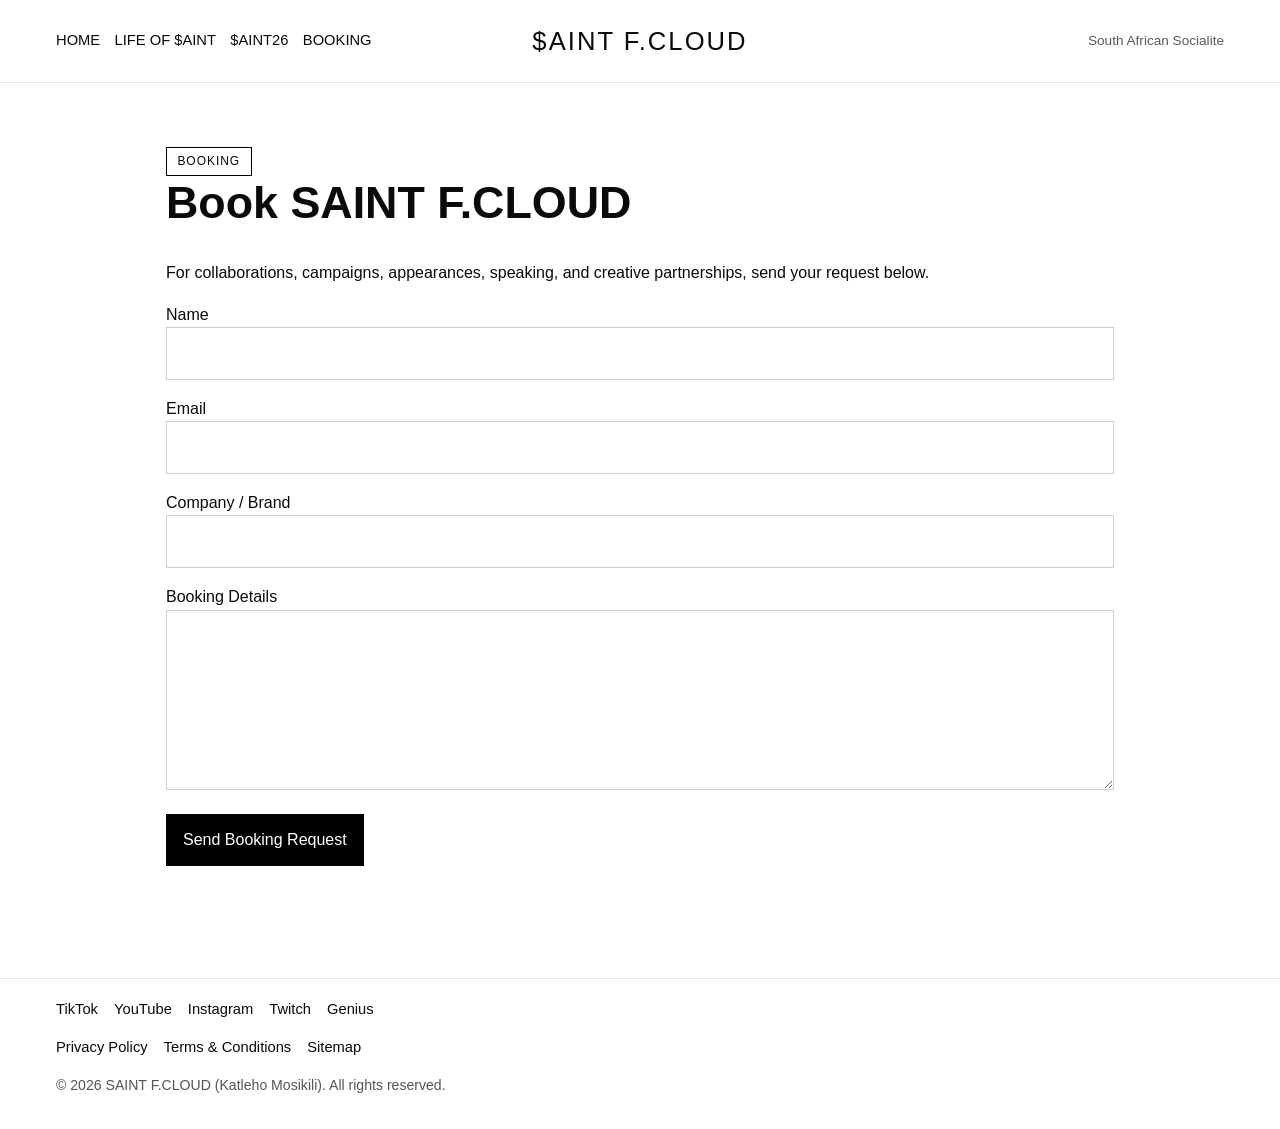
==== booking/index.html @ 0e6eb756 "Build minimal multi-page SAINT F.CLOUD portfolio site" ====
<!DOCTYPE html>
<html lang="en">
<head>
  <meta charset="UTF-8" />
  <meta name="viewport" content="width=device-width, initial-scale=1.0" />
  <title>Booking | SAINT F.CLOUD</title>
  <meta name="description" content="Booking and contact page for SAINT F.CLOUD." />
  <link rel="icon" type="image/svg+xml" href="../Assets/favicon%20(1).svg" />
  <link rel="stylesheet" href="../styles/style.css" />
</head>
<body>
<header class="site-header"><div class="header-inner"><nav class="main-nav" aria-label="Primary"><ul><li><a data-nav href="/">HOME</a></li><li><a data-nav href="/life-of-saint/">LIFE OF $AINT</a></li><li><a data-nav href="/saint26/">$AINT26</a></li><li><a data-nav href="/booking/">BOOKING</a></li></ul></nav><a class="brand" href="/">$AINT F.CLOUD</a><div class="header-right">South African Socialite</div></div></header>
<main class="section">
  <span class="tag">Booking</span>
  <h1>Book SAINT F.CLOUD</h1>
  <p>For collaborations, campaigns, appearances, speaking, and creative partnerships, send your request below.</p>
  <form action="mailto:bookings@saintfcloud.com" method="post" enctype="text/plain">
    <p><label for="name">Name</label><input id="name" name="name" required /></p>
    <p><label for="email">Email</label><input id="email" type="email" name="email" required /></p>
    <p><label for="company">Company / Brand</label><input id="company" name="company" /></p>
    <p><label for="details">Booking Details</label><textarea id="details" name="details" rows="6" required></textarea></p>
    <button type="submit">Send Booking Request</button>
  </form>
</main>
<footer class="site-footer"><div class="footer-inner"><div class="social-links"><a href="https://www.tiktok.com/@saintfcloud" target="_blank" rel="noopener">TikTok</a><a href="https://www.youtube.com/@saintfcloud" target="_blank" rel="noopener">YouTube</a><a href="https://www.instagram.com/saintfcloud/" target="_blank" rel="noopener">Instagram</a><a href="https://www.twitch.tv/saintfcloud" target="_blank" rel="noopener">Twitch</a><a href="https://genius.com/artists/Katleho-aint-fcloud-mosikili" target="_blank" rel="noopener">Genius</a></div><div class="footer-links"><a href="/privacy-policy/">Privacy Policy</a><a href="/terms-and-conditions/">Terms &amp; Conditions</a><a href="/sitemap/">Sitemap</a></div><div class="small">© 2026 SAINT F.CLOUD (Katleho Mosikili). All rights reserved.</div></div></footer>
<script src="../scripts/main.js"></script>
</body>
</html>
---- styles/style.css ----
:root {
  --bg: #ffffff;
  --text: #0a0a0a;
  --red: #bf1111;
  --black: #000000;
  --muted: #f4f4f4;
}

* { box-sizing: border-box; }

body {
  margin: 0;
  font-family: "Tallow Regular", "Helvetica Neue", Arial, sans-serif;
  color: var(--text);
  background: var(--bg);
  line-height: 1.6;
}

a { color: inherit; text-decoration: none; }

.site-header {
  position: sticky;
  top: 0;
  z-index: 1000;
  background: rgba(255,255,255,0.95);
  backdrop-filter: blur(6px);
  border-bottom: 1px solid #e8e8e8;
}

.header-inner {
  max-width: 1200px;
  margin: 0 auto;
  min-height: 82px;
  padding: 0 1rem;
  display: grid;
  grid-template-columns: 1fr auto 1fr;
  align-items: center;
  position: relative;
}

.main-nav {
  justify-self: start;
}

.main-nav ul {
  list-style: none;
  padding: 0;
  margin: 0;
  display: flex;
  gap: 0.9rem;
  font-size: 0.92rem;
}

.main-nav a {
  border-bottom: 2px solid transparent;
  padding-bottom: 4px;
}

.main-nav a:hover,
.main-nav a:focus-visible,
.main-nav a.active {
  border-bottom-color: var(--red);
}

.brand {
  justify-self: center;
  font-family: "Horizon", "Impact", "Arial Black", sans-serif;
  font-size: clamp(1.25rem, 2vw, 1.8rem);
  letter-spacing: 0.08em;
  text-transform: uppercase;
  text-align: center;
}

.header-right {
  justify-self: end;
  font-size: 0.85rem;
  color: #5a5a5a;
}

.hero {
  min-height: calc(100vh - 82px);
  background: #111;
  overflow: hidden;
}

.hero img {
  width: 100%;
  height: calc(100vh - 82px);
  object-fit: cover;
  object-position: center;
  display: block;
}

.section {
  max-width: 980px;
  margin: 0 auto;
  padding: 4rem 1rem;
}

.section h1,
.section h2 {
  font-family: "Horizon", "Impact", sans-serif;
  line-height: 1.2;
  margin-top: 0;
}

.section h1 { font-size: clamp(1.7rem, 4vw, 2.8rem); }
.section h2 { font-size: clamp(1.3rem, 3vw, 2rem); }

.tag {
  display: inline-block;
  padding: 0.25rem 0.65rem;
  border: 1px solid var(--black);
  font-size: 0.75rem;
  letter-spacing: 0.08em;
  text-transform: uppercase;
}

.newsletter {
  background: var(--muted);
}

.newsletter form {
  display: grid;
  grid-template-columns: 1fr auto;
  gap: 0.65rem;
  max-width: 620px;
}

input, textarea {
  width: 100%;
  padding: 0.78rem 0.9rem;
  border: 1px solid #cfcfcf;
  background: #fff;
  color: var(--text);
  font: inherit;
}

button,
.btn {
  display: inline-block;
  background: var(--black);
  color: #fff;
  border: 1px solid var(--black);
  padding: 0.78rem 1rem;
  cursor: pointer;
  font: inherit;
}

button:hover,
.btn:hover { background: var(--red); border-color: var(--red); }

.grid {
  display: grid;
  grid-template-columns: repeat(auto-fit, minmax(250px, 1fr));
  gap: 1rem;
}

.card {
  border: 1px solid #ddd;
  padding: 1rem;
  background: #fff;
}

.card img {
  width: 100%;
  aspect-ratio: 3/4;
  object-fit: cover;
}

.site-footer {
  border-top: 1px solid #e8e8e8;
  margin-top: 3rem;
}

.footer-inner {
  max-width: 1200px;
  margin: 0 auto;
  padding: 1.2rem 1rem 2rem;
  display: grid;
  gap: 0.9rem;
}

.footer-links,
.social-links {
  display: flex;
  flex-wrap: wrap;
  gap: 0.8rem 1rem;
  font-size: 0.92rem;
}

.small { font-size: 0.88rem; color: #555; }

.form-status { font-size: 0.9rem; margin-top: 0.7rem; }
.form-status.success { color: #0f7d2f; }
.form-status.error { color: #b10000; }

@media (max-width: 920px) {
  .header-inner {
    grid-template-columns: 1fr;
    gap: 0.6rem;
    padding: 0.7rem 1rem;
  }
  .main-nav, .brand, .header-right { justify-self: start; }
  .brand { order: -1; }
  .hero,
  .hero img { min-height: 60vh; height: 60vh; }
  .newsletter form { grid-template-columns: 1fr; }
}

.sr-only {
  position: absolute;
  width: 1px;
  height: 1px;
  padding: 0;
  margin: -1px;
  overflow: hidden;
  clip: rect(0, 0, 0, 0);
  white-space: nowrap;
  border: 0;
}
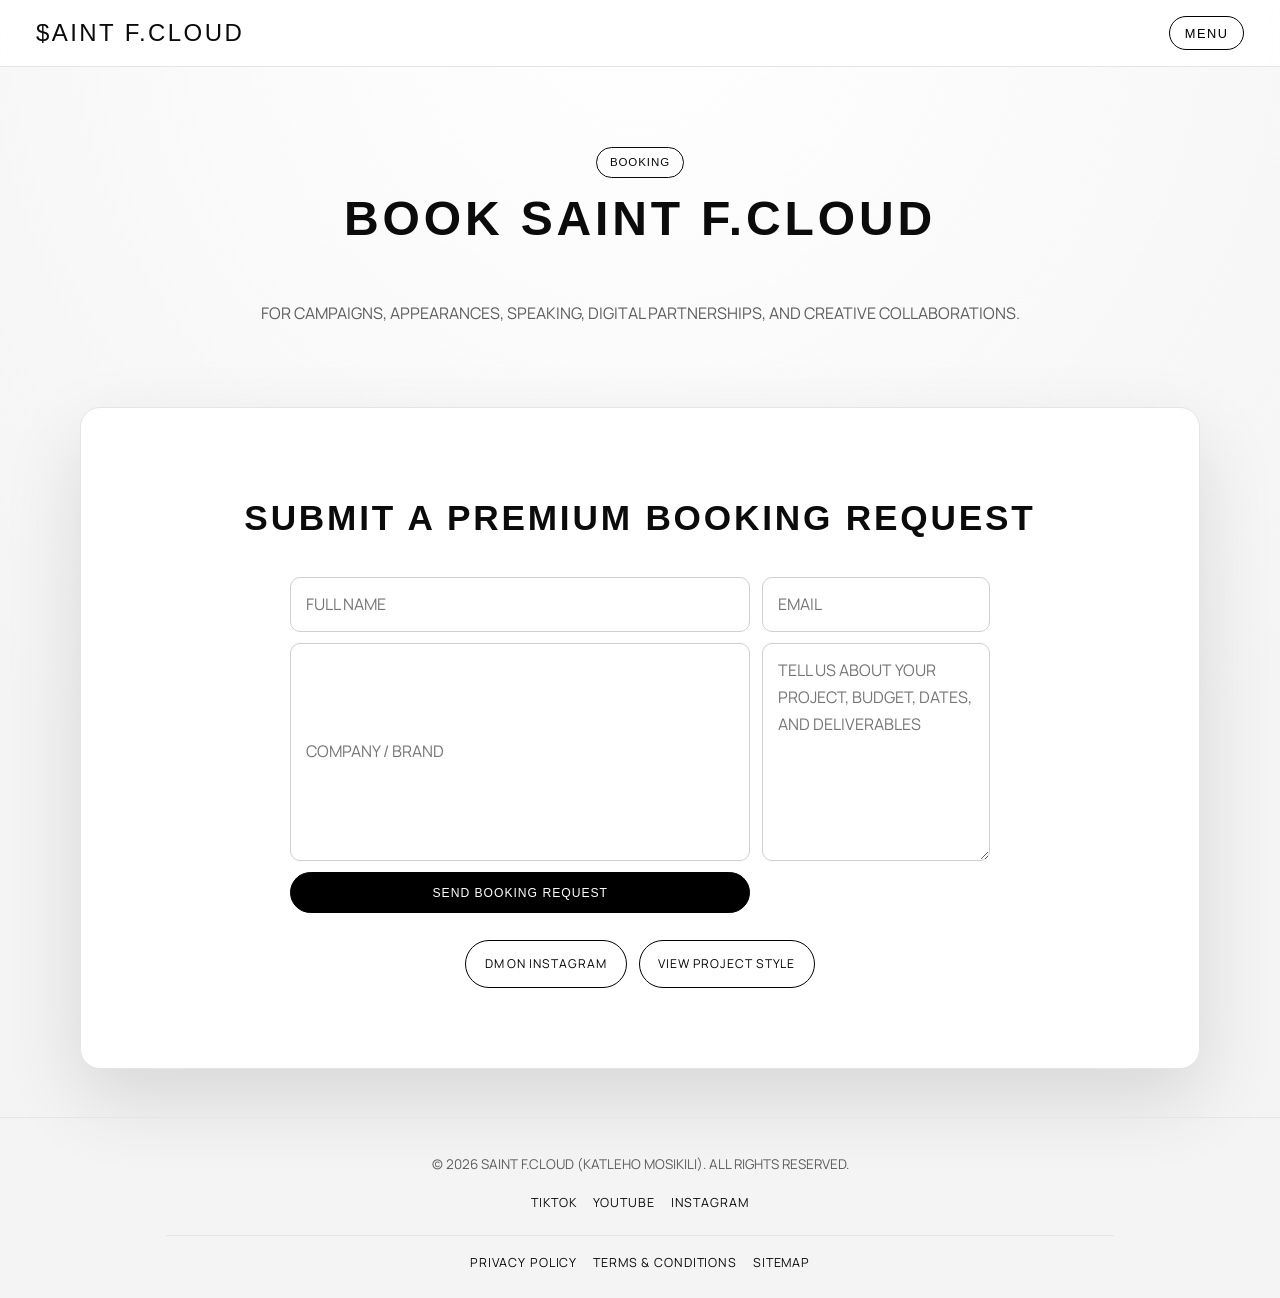
==== commit 3d0ee708: "Redesign site with premium UI, dropdown nav, and welcome modal" ====
--- a/booking/index.html
+++ b/booking/index.html
@@ -3,26 +3,35 @@
 <head>
   <meta charset="UTF-8" />
   <meta name="viewport" content="width=device-width, initial-scale=1.0" />
-  <title>Booking | SAINT F.CLOUD</title>
-  <meta name="description" content="Booking and contact page for SAINT F.CLOUD." />
+  <title>BOOKING | SAINT F.CLOUD</title>
+  <meta name="description" content="BOOKING AND CONTACT PAGE FOR SAINT F.CLOUD." />
   <link rel="icon" type="image/svg+xml" href="../Assets/favicon%20(1).svg" />
   <link rel="stylesheet" href="../styles/style.css" />
 </head>
 <body>
-<header class="site-header"><div class="header-inner"><nav class="main-nav" aria-label="Primary"><ul><li><a data-nav href="/">HOME</a></li><li><a data-nav href="/life-of-saint/">LIFE OF $AINT</a></li><li><a data-nav href="/saint26/">$AINT26</a></li><li><a data-nav href="/booking/">BOOKING</a></li></ul></nav><a class="brand" href="/">$AINT F.CLOUD</a><div class="header-right">South African Socialite</div></div></header>
-<main class="section">
-  <span class="tag">Booking</span>
-  <h1>Book SAINT F.CLOUD</h1>
-  <p>For collaborations, campaigns, appearances, speaking, and creative partnerships, send your request below.</p>
-  <form action="mailto:bookings@saintfcloud.com" method="post" enctype="text/plain">
-    <p><label for="name">Name</label><input id="name" name="name" required /></p>
-    <p><label for="email">Email</label><input id="email" type="email" name="email" required /></p>
-    <p><label for="company">Company / Brand</label><input id="company" name="company" /></p>
-    <p><label for="details">Booking Details</label><textarea id="details" name="details" rows="6" required></textarea></p>
-    <button type="submit">Send Booking Request</button>
-  </form>
+<header class="site-header"><div class="header-inner"><a class="brand" href="/" data-route="/">$AINT F.CLOUD</a><button class="menu-toggle" data-menu-toggle aria-expanded="false" aria-controls="menu">MENU</button><nav class="dropdown-nav" id="menu" data-menu hidden aria-label="PRIMARY"><ul><li><a data-nav href="/" data-route="/">HOME</a></li><li><a data-nav href="/life-of-saint/" data-route="/life-of-saint/">LIFE OF $AINT</a></li><li><a data-nav href="/saint26/" data-route="/saint26/">$AINT26</a></li><li><a data-nav href="/booking/" data-route="/booking/">BOOKING</a></li></ul></nav></div></header>
+
+<main>
+  <section class="section">
+    <span class="tag">BOOKING</span>
+    <h1>BOOK SAINT F.CLOUD</h1>
+    <p class="lead">FOR CAMPAIGNS, APPEARANCES, SPEAKING, DIGITAL PARTNERSHIPS, AND CREATIVE COLLABORATIONS.</p>
+  </section>
+
+  <section class="section newsletter">
+    <h2>SUBMIT A PREMIUM BOOKING REQUEST</h2>
+    <form action="mailto:bookings@saintfcloud.com" method="post" enctype="text/plain">
+      <input id="name" name="name" placeholder="FULL NAME" required />
+      <input id="email" type="email" name="email" placeholder="EMAIL" required />
+      <input id="company" name="company" placeholder="COMPANY / BRAND" />
+      <textarea id="details" name="details" rows="7" placeholder="TELL US ABOUT YOUR PROJECT, BUDGET, DATES, AND DELIVERABLES" required></textarea>
+      <button type="submit">SEND BOOKING REQUEST</button>
+    </form>
+    <div class="cta-row"><a class="btn ghost" href="https://www.instagram.com/saintfcloud/" target="_blank" rel="noopener">DM ON INSTAGRAM</a><a class="btn ghost" href="/saint26/" data-route="/saint26/">VIEW PROJECT STYLE</a></div>
+  </section>
 </main>
-<footer class="site-footer"><div class="footer-inner"><div class="social-links"><a href="https://www.tiktok.com/@saintfcloud" target="_blank" rel="noopener">TikTok</a><a href="https://www.youtube.com/@saintfcloud" target="_blank" rel="noopener">YouTube</a><a href="https://www.instagram.com/saintfcloud/" target="_blank" rel="noopener">Instagram</a><a href="https://www.twitch.tv/saintfcloud" target="_blank" rel="noopener">Twitch</a><a href="https://genius.com/artists/Katleho-aint-fcloud-mosikili" target="_blank" rel="noopener">Genius</a></div><div class="footer-links"><a href="/privacy-policy/">Privacy Policy</a><a href="/terms-and-conditions/">Terms &amp; Conditions</a><a href="/sitemap/">Sitemap</a></div><div class="small">© 2026 SAINT F.CLOUD (Katleho Mosikili). All rights reserved.</div></div></footer>
+
+<footer class="site-footer"><div class="footer-inner"><div class="small">© <span id="year">2026</span> SAINT F.CLOUD (KATLEHO MOSIKILI). ALL RIGHTS RESERVED.</div><div class="social-links"><a href="https://www.tiktok.com/@saintfcloud" target="_blank" rel="noopener">TIKTOK</a><a href="https://www.youtube.com/@saintfcloud" target="_blank" rel="noopener">YOUTUBE</a><a href="https://www.instagram.com/saintfcloud/" target="_blank" rel="noopener">INSTAGRAM</a></div><div class="footer-links footer-bottom-links"><a href="/privacy-policy/" data-route="/privacy-policy/">PRIVACY POLICY</a><a href="/terms-and-conditions/" data-route="/terms-and-conditions/">TERMS &amp; CONDITIONS</a><a href="/sitemap/" data-route="/sitemap/">SITEMAP</a></div></div></footer>
 <script src="../scripts/main.js"></script>
 </body>
 </html>
--- a/styles/style.css
+++ b/styles/style.css
@@ -1,20 +1,28 @@
+@import url('https://fonts.googleapis.com/css2?family=Manrope:wght@400;500;700&display=swap');
+
 :root {
-  --bg: #ffffff;
-  --text: #0a0a0a;
+  --bg: #f8f8f8;
+  --panel: #ffffff;
+  --text: #0b0b0b;
+  --muted-text: #5d5d5d;
+  --line: #e5e5e5;
+  --black: #000000;
   --red: #bf1111;
-  --black: #000000;
-  --muted: #f4f4f4;
+  --shadow: 0 30px 80px rgba(0, 0, 0, 0.12);
 }
 
 * { box-sizing: border-box; }
 
 body {
   margin: 0;
-  font-family: "Tallow Regular", "Helvetica Neue", Arial, sans-serif;
+  font-family: 'Manrope', 'Helvetica Neue', Arial, sans-serif;
   color: var(--text);
-  background: var(--bg);
-  line-height: 1.6;
-}
+  background: radial-gradient(circle at top, #fff 0%, #f4f4f4 65%);
+  line-height: 1.7;
+}
+
+body.menu-open,
+body.modal-open { overflow: hidden; }
 
 a { color: inherit; text-decoration: none; }
 
@@ -22,191 +30,290 @@
   position: sticky;
   top: 0;
   z-index: 1000;
-  background: rgba(255,255,255,0.95);
-  backdrop-filter: blur(6px);
-  border-bottom: 1px solid #e8e8e8;
+  backdrop-filter: blur(12px);
+  background: rgba(255, 255, 255, 0.88);
+  border-bottom: 1px solid var(--line);
 }
 
 .header-inner {
-  max-width: 1200px;
+  max-width: 1240px;
   margin: 0 auto;
-  min-height: 82px;
+  min-height: 66px;
   padding: 0 1rem;
-  display: grid;
-  grid-template-columns: 1fr auto 1fr;
+  display: flex;
   align-items: center;
-  position: relative;
-}
-
-.main-nav {
-  justify-self: start;
-}
-
-.main-nav ul {
-  list-style: none;
-  padding: 0;
-  margin: 0;
-  display: flex;
-  gap: 0.9rem;
-  font-size: 0.92rem;
-}
-
-.main-nav a {
-  border-bottom: 2px solid transparent;
-  padding-bottom: 4px;
-}
-
-.main-nav a:hover,
-.main-nav a:focus-visible,
-.main-nav a.active {
-  border-bottom-color: var(--red);
+  justify-content: space-between;
+  gap: 1rem;
 }
 
 .brand {
-  justify-self: center;
-  font-family: "Horizon", "Impact", "Arial Black", sans-serif;
-  font-size: clamp(1.25rem, 2vw, 1.8rem);
-  letter-spacing: 0.08em;
-  text-transform: uppercase;
-  text-align: center;
-}
-
-.header-right {
-  justify-self: end;
-  font-size: 0.85rem;
-  color: #5a5a5a;
+  font-family: 'Tallow Regular', 'Horizon', 'Impact', sans-serif;
+  letter-spacing: 0.1em;
+  text-transform: uppercase;
+  font-size: clamp(1rem, 2vw, 1.5rem);
+}
+
+.menu-toggle {
+  border: 1px solid var(--black);
+  background: #fff;
+  color: var(--black);
+  padding: 0.55rem 0.9rem;
+  font-size: 0.8rem;
+  letter-spacing: 0.12em;
+  text-transform: uppercase;
+}
+
+.dropdown-nav {
+  position: fixed;
+  top: 66px;
+  right: 1rem;
+  background: rgba(255, 255, 255, 0.97);
+  border: 1px solid var(--line);
+  border-radius: 16px;
+  min-width: 260px;
+  padding: 0.6rem;
+  box-shadow: var(--shadow);
+}
+
+.dropdown-nav ul { list-style: none; margin: 0; padding: 0; }
+
+.dropdown-nav a {
+  display: block;
+  text-align: center;
+  padding: 0.8rem;
+  border-radius: 12px;
+  font-size: 0.88rem;
+  letter-spacing: 0.09em;
+  text-transform: uppercase;
+}
+
+.dropdown-nav a:hover,
+.dropdown-nav a:focus-visible,
+.dropdown-nav a.active {
+  background: #111;
+  color: #fff;
 }
 
 .hero {
-  min-height: calc(100vh - 82px);
-  background: #111;
+  min-height: calc(100vh - 66px);
+  display: grid;
+  place-items: center;
+  padding: 1rem;
+  background: linear-gradient(140deg, #0b0b0b 0%, #2e2e2e 45%, #0f0f0f 100%);
+}
+
+.hero-frame {
+  width: min(100%, 1280px);
+  height: calc(100vh - 98px);
+  border-radius: 24px;
   overflow: hidden;
+  border: 1px solid rgba(255, 255, 255, 0.14);
+  box-shadow: 0 45px 80px rgba(0, 0, 0, 0.45);
+  display: grid;
+  place-items: center;
+  background: #000;
 }
 
 .hero img {
   width: 100%;
-  height: calc(100vh - 82px);
+  height: 100%;
+  object-fit: contain;
+  object-position: center;
+}
+
+.section {
+  max-width: 1120px;
+  margin: 0 auto;
+  padding: 5rem 1rem;
+  text-align: center;
+}
+
+.section h1,
+.section h2,
+.section h3,
+.tag,
+.cta-title {
+  font-family: 'Tallow Regular', 'Horizon', 'Impact', sans-serif;
+  letter-spacing: 0.08em;
+  text-transform: uppercase;
+  margin-top: 0;
+}
+
+.section h1 { font-size: clamp(1.9rem, 4vw, 3rem); }
+.section h2 { font-size: clamp(1.35rem, 3vw, 2.2rem); }
+
+.tag {
+  display: inline-block;
+  padding: 0.3rem 0.8rem;
+  font-size: 0.72rem;
+  border: 1px solid var(--text);
+  border-radius: 999px;
+}
+
+.lead {
+  max-width: 760px;
+  margin: 0.5rem auto 0;
+  color: var(--muted-text);
+}
+
+.cta-row,
+.social-strip {
+  margin-top: 1.7rem;
+  display: flex;
+  flex-wrap: wrap;
+  gap: 0.75rem;
+  justify-content: center;
+}
+
+button,
+.btn {
+  appearance: none;
+  border: 1px solid var(--black);
+  background: var(--black);
+  color: #fff;
+  padding: 0.78rem 1.15rem;
+  letter-spacing: 0.08em;
+  text-transform: uppercase;
+  font-size: 0.76rem;
+  border-radius: 999px;
+  cursor: pointer;
+}
+
+.btn.ghost,
+button.ghost {
+  background: transparent;
+  color: var(--black);
+}
+
+button:hover,
+.btn:hover { background: var(--red); border-color: var(--red); color: #fff; }
+
+.newsletter {
+  background: #fff;
+  border: 1px solid var(--line);
+  border-radius: 20px;
+  box-shadow: var(--shadow);
+}
+
+.newsletter form {
+  margin: 1.5rem auto 0;
+  max-width: 700px;
+  display: grid;
+  gap: 0.7rem;
+  grid-template-columns: 1fr auto;
+}
+
+input,
+textarea {
+  width: 100%;
+  border: 1px solid #cfcfcf;
+  border-radius: 10px;
+  padding: 0.8rem 0.95rem;
+  font: inherit;
+}
+
+.grid {
+  margin-top: 2rem;
+  display: grid;
+  grid-template-columns: repeat(auto-fit, minmax(250px, 1fr));
+  gap: 1rem;
+}
+
+.card {
+  background: var(--panel);
+  border: 1px solid var(--line);
+  border-radius: 18px;
+  padding: 1.1rem;
+  box-shadow: 0 16px 34px rgba(0, 0, 0, 0.06);
+  text-align: center;
+}
+
+.card img {
+  width: 100%;
+  aspect-ratio: 4 / 5;
   object-fit: cover;
-  object-position: center;
-  display: block;
-}
-
-.section {
+  border-radius: 12px;
+}
+
+.feature-band {
+  background: #111;
+  color: #fff;
+  border-radius: 18px;
+}
+
+.feature-band .lead { color: #d6d6d6; }
+
+.site-footer {
+  margin-top: 3rem;
+  border-top: 1px solid var(--line);
+  padding-bottom: 1.5rem;
+}
+
+.footer-inner {
   max-width: 980px;
   margin: 0 auto;
-  padding: 4rem 1rem;
-}
-
-.section h1,
-.section h2 {
-  font-family: "Horizon", "Impact", sans-serif;
-  line-height: 1.2;
-  margin-top: 0;
-}
-
-.section h1 { font-size: clamp(1.7rem, 4vw, 2.8rem); }
-.section h2 { font-size: clamp(1.3rem, 3vw, 2rem); }
-
-.tag {
-  display: inline-block;
-  padding: 0.25rem 0.65rem;
-  border: 1px solid var(--black);
-  font-size: 0.75rem;
-  letter-spacing: 0.08em;
-  text-transform: uppercase;
-}
-
-.newsletter {
-  background: var(--muted);
-}
-
-.newsletter form {
-  display: grid;
-  grid-template-columns: 1fr auto;
-  gap: 0.65rem;
-  max-width: 620px;
-}
-
-input, textarea {
-  width: 100%;
-  padding: 0.78rem 0.9rem;
-  border: 1px solid #cfcfcf;
-  background: #fff;
-  color: var(--text);
-  font: inherit;
-}
-
-button,
-.btn {
-  display: inline-block;
-  background: var(--black);
-  color: #fff;
-  border: 1px solid var(--black);
-  padding: 0.78rem 1rem;
-  cursor: pointer;
-  font: inherit;
-}
-
-button:hover,
-.btn:hover { background: var(--red); border-color: var(--red); }
-
-.grid {
-  display: grid;
-  grid-template-columns: repeat(auto-fit, minmax(250px, 1fr));
+  padding: 2.2rem 1rem 0;
+  text-align: center;
+  display: grid;
   gap: 1rem;
 }
 
-.card {
-  border: 1px solid #ddd;
-  padding: 1rem;
-  background: #fff;
-}
-
-.card img {
-  width: 100%;
-  aspect-ratio: 3/4;
-  object-fit: cover;
-}
-
-.site-footer {
-  border-top: 1px solid #e8e8e8;
-  margin-top: 3rem;
-}
-
-.footer-inner {
-  max-width: 1200px;
-  margin: 0 auto;
-  padding: 1.2rem 1rem 2rem;
-  display: grid;
-  gap: 0.9rem;
-}
+.small { color: var(--muted-text); font-size: 0.84rem; }
 
 .footer-links,
 .social-links {
   display: flex;
   flex-wrap: wrap;
-  gap: 0.8rem 1rem;
-  font-size: 0.92rem;
-}
-
-.small { font-size: 0.88rem; color: #555; }
-
-.form-status { font-size: 0.9rem; margin-top: 0.7rem; }
+  justify-content: center;
+  gap: 0.7rem 1rem;
+  text-transform: uppercase;
+  font-size: 0.78rem;
+  letter-spacing: 0.07em;
+}
+
+.footer-bottom-links {
+  border-top: 1px solid var(--line);
+  padding-top: 1rem;
+  margin-top: 0.4rem;
+}
+
+.form-status { margin-top: 0.45rem; font-size: 0.82rem; }
 .form-status.success { color: #0f7d2f; }
 .form-status.error { color: #b10000; }
 
-@media (max-width: 920px) {
-  .header-inner {
-    grid-template-columns: 1fr;
-    gap: 0.6rem;
-    padding: 0.7rem 1rem;
-  }
-  .main-nav, .brand, .header-right { justify-self: start; }
-  .brand { order: -1; }
-  .hero,
-  .hero img { min-height: 60vh; height: 60vh; }
-  .newsletter form { grid-template-columns: 1fr; }
-}
+.modal {
+  position: fixed;
+  inset: 0;
+  z-index: 3000;
+  background: rgba(0, 0, 0, 0.58);
+  display: grid;
+  place-items: center;
+  padding: 1rem;
+}
+
+.modal-card {
+  width: min(920px, 100%);
+  background: #fff;
+  border-radius: 22px;
+  overflow: hidden;
+  border: 1px solid var(--line);
+  box-shadow: var(--shadow);
+  display: grid;
+  grid-template-columns: minmax(220px, 42%) 1fr;
+}
+
+.modal-media img {
+  width: 100%;
+  height: 100%;
+  object-fit: cover;
+}
+
+.modal-content {
+  padding: 1.5rem;
+  text-align: center;
+}
+
+.modal-content h2 { margin-bottom: 0.3rem; }
 
 .sr-only {
   position: absolute;
@@ -219,3 +326,15 @@
   white-space: nowrap;
   border: 0;
 }
+
+@media (max-width: 860px) {
+  .hero-frame {
+    height: calc(100vh - 84px);
+    border-radius: 12px;
+  }
+
+  .newsletter form { grid-template-columns: 1fr; }
+
+  .modal-card { grid-template-columns: 1fr; }
+  .modal-media { max-height: 240px; }
+}
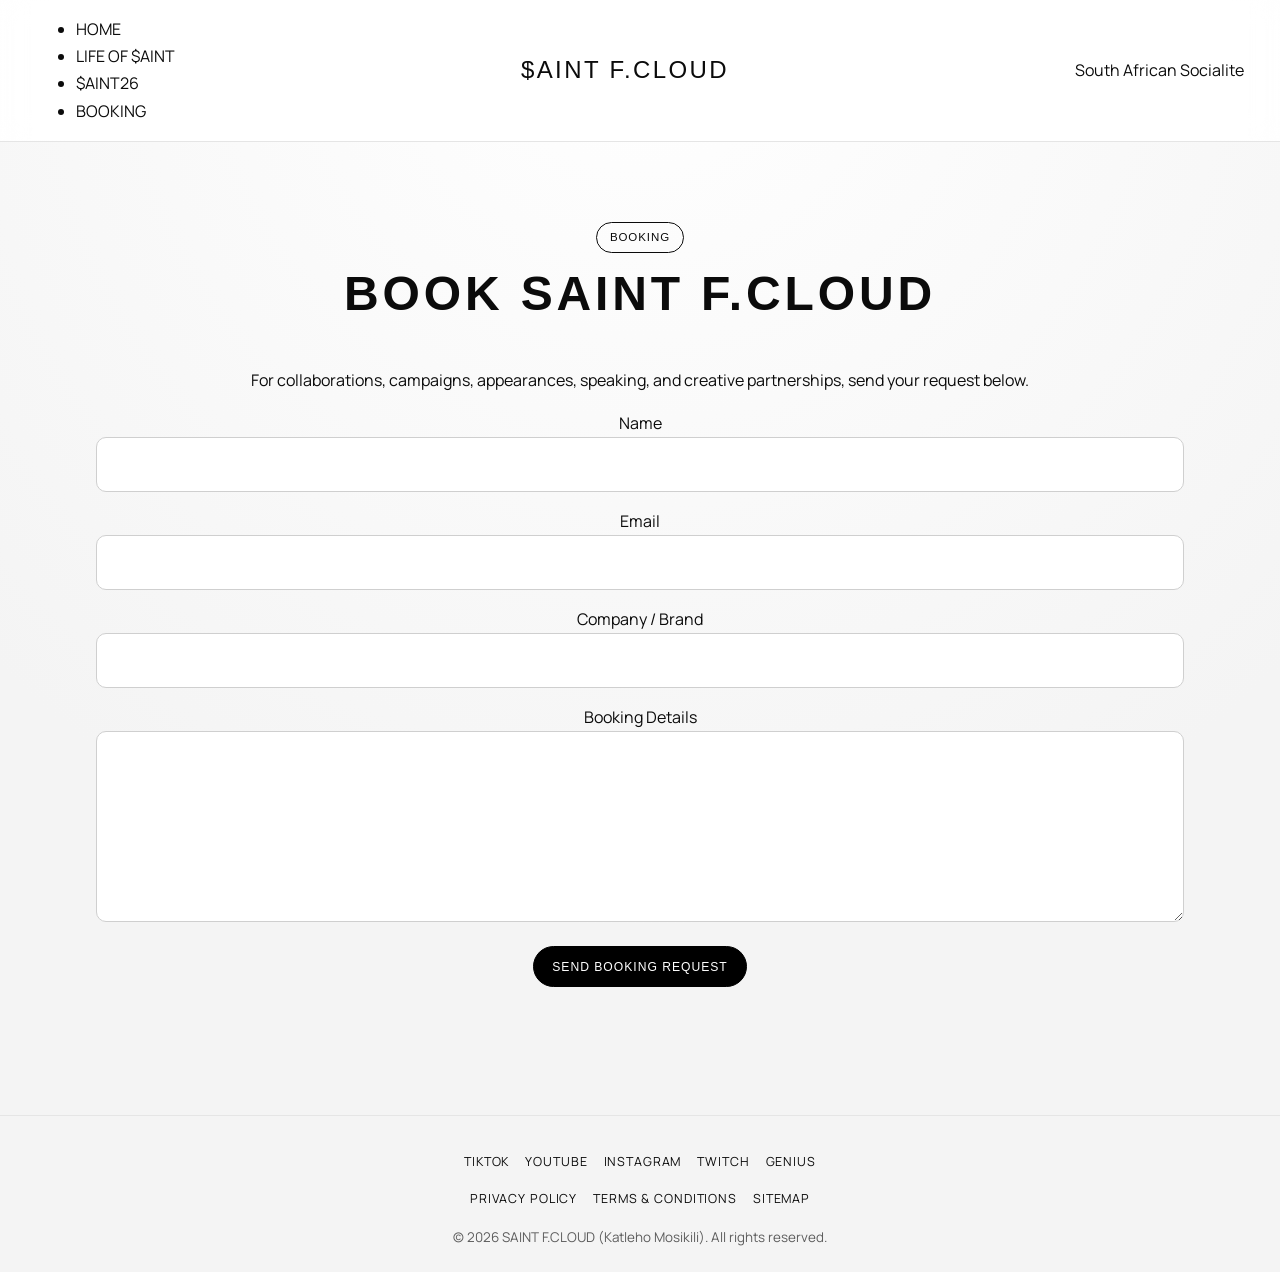
==== commit 2a57a818: "Merge branch 'main' into codex/fix-and-optimize-saintfcloud.github.io-fgm0id" ====
--- a/booking/index.html
+++ b/booking/index.html
@@ -9,29 +9,20 @@
   <link rel="stylesheet" href="../styles/style.css" />
 </head>
 <body>
-<header class="site-header"><div class="header-inner"><a class="brand" href="/" data-route="/">$AINT F.CLOUD</a><button class="menu-toggle" data-menu-toggle aria-expanded="false" aria-controls="menu">MENU</button><nav class="dropdown-nav" id="menu" data-menu hidden aria-label="PRIMARY"><ul><li><a data-nav href="/" data-route="/">HOME</a></li><li><a data-nav href="/life-of-saint/" data-route="/life-of-saint/">LIFE OF $AINT</a></li><li><a data-nav href="/saint26/" data-route="/saint26/">$AINT26</a></li><li><a data-nav href="/booking/" data-route="/booking/">BOOKING</a></li></ul></nav></div></header>
-
-<main>
-  <section class="section">
-    <span class="tag">BOOKING</span>
-    <h1>BOOK SAINT F.CLOUD</h1>
-    <p class="lead">FOR CAMPAIGNS, APPEARANCES, SPEAKING, DIGITAL PARTNERSHIPS, AND CREATIVE COLLABORATIONS.</p>
-  </section>
-
-  <section class="section newsletter">
-    <h2>SUBMIT A PREMIUM BOOKING REQUEST</h2>
-    <form action="mailto:bookings@saintfcloud.com" method="post" enctype="text/plain">
-      <input id="name" name="name" placeholder="FULL NAME" required />
-      <input id="email" type="email" name="email" placeholder="EMAIL" required />
-      <input id="company" name="company" placeholder="COMPANY / BRAND" />
-      <textarea id="details" name="details" rows="7" placeholder="TELL US ABOUT YOUR PROJECT, BUDGET, DATES, AND DELIVERABLES" required></textarea>
-      <button type="submit">SEND BOOKING REQUEST</button>
-    </form>
-    <div class="cta-row"><a class="btn ghost" href="https://www.instagram.com/saintfcloud/" target="_blank" rel="noopener">DM ON INSTAGRAM</a><a class="btn ghost" href="/saint26/" data-route="/saint26/">VIEW PROJECT STYLE</a></div>
-  </section>
+<header class="site-header"><div class="header-inner"><nav class="main-nav" aria-label="Primary"><ul><li><a data-nav href="/" data-route="/">HOME</a></li><li><a data-nav href="/life-of-saint/" data-route="/life-of-saint/">LIFE OF $AINT</a></li><li><a data-nav href="/saint26/" data-route="/saint26/">$AINT26</a></li><li><a data-nav href="/booking/" data-route="/booking/">BOOKING</a></li></ul></nav><a class="brand" href="/" data-route="/">$AINT F.CLOUD</a><div class="header-right">South African Socialite</div></div></header>
+<main class="section">
+  <span class="tag">Booking</span>
+  <h1>Book SAINT F.CLOUD</h1>
+  <p>For collaborations, campaigns, appearances, speaking, and creative partnerships, send your request below.</p>
+  <form action="mailto:bookings@saintfcloud.com" method="post" enctype="text/plain">
+    <p><label for="name">Name</label><input id="name" name="name" required /></p>
+    <p><label for="email">Email</label><input id="email" type="email" name="email" required /></p>
+    <p><label for="company">Company / Brand</label><input id="company" name="company" /></p>
+    <p><label for="details">Booking Details</label><textarea id="details" name="details" rows="6" required></textarea></p>
+    <button type="submit">Send Booking Request</button>
+  </form>
 </main>
-
-<footer class="site-footer"><div class="footer-inner"><div class="small">© <span id="year">2026</span> SAINT F.CLOUD (KATLEHO MOSIKILI). ALL RIGHTS RESERVED.</div><div class="social-links"><a href="https://www.tiktok.com/@saintfcloud" target="_blank" rel="noopener">TIKTOK</a><a href="https://www.youtube.com/@saintfcloud" target="_blank" rel="noopener">YOUTUBE</a><a href="https://www.instagram.com/saintfcloud/" target="_blank" rel="noopener">INSTAGRAM</a></div><div class="footer-links footer-bottom-links"><a href="/privacy-policy/" data-route="/privacy-policy/">PRIVACY POLICY</a><a href="/terms-and-conditions/" data-route="/terms-and-conditions/">TERMS &amp; CONDITIONS</a><a href="/sitemap/" data-route="/sitemap/">SITEMAP</a></div></div></footer>
+<footer class="site-footer"><div class="footer-inner"><div class="social-links"><a href="https://www.tiktok.com/@saintfcloud" target="_blank" rel="noopener">TikTok</a><a href="https://www.youtube.com/@saintfcloud" target="_blank" rel="noopener">YouTube</a><a href="https://www.instagram.com/saintfcloud/" target="_blank" rel="noopener">Instagram</a><a href="https://www.twitch.tv/saintfcloud" target="_blank" rel="noopener">Twitch</a><a href="https://genius.com/artists/Katleho-aint-fcloud-mosikili" target="_blank" rel="noopener">Genius</a></div><div class="footer-links"><a href="/privacy-policy/" data-route="/privacy-policy/">Privacy Policy</a><a href="/terms-and-conditions/" data-route="/terms-and-conditions/">Terms &amp; Conditions</a><a href="/sitemap/" data-route="/sitemap/">Sitemap</a></div><div class="small">© 2026 SAINT F.CLOUD (Katleho Mosikili). All rights reserved.</div></div></footer>
 <script src="../scripts/main.js"></script>
 </body>
 </html>
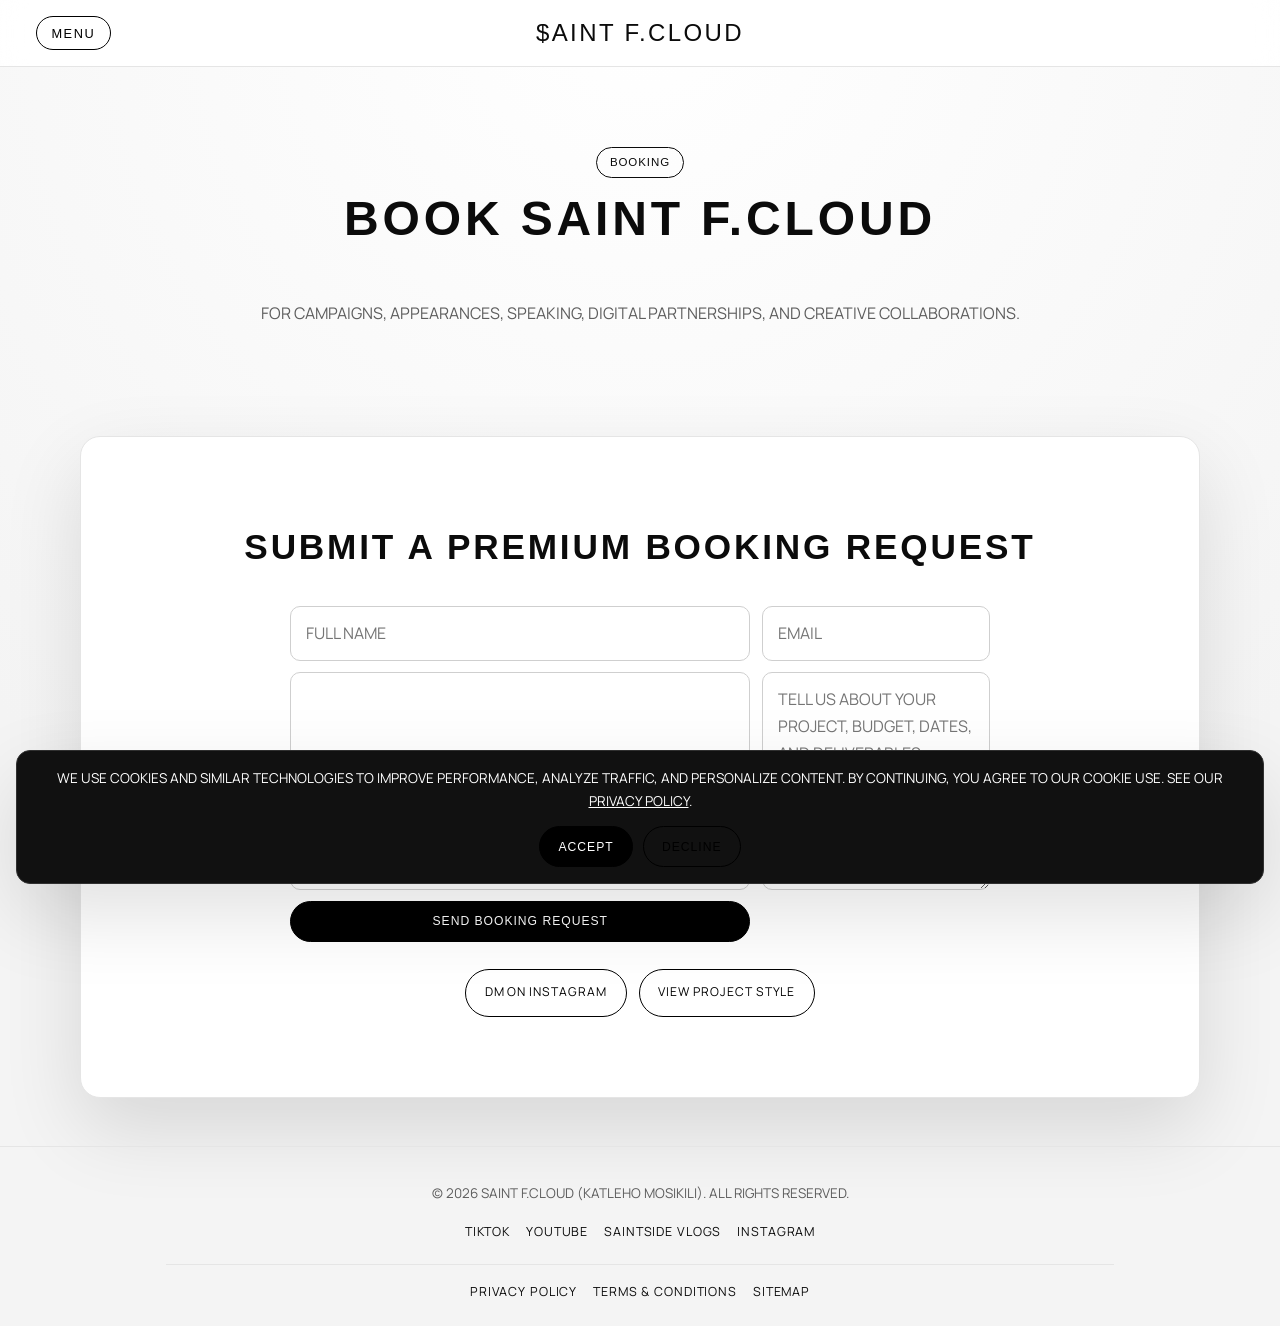
==== commit dd24c04e: "Add closable X modal, cookie consent banner, and expanded legal pages" ====
--- a/booking/index.html
+++ b/booking/index.html
@@ -9,20 +9,29 @@
   <link rel="stylesheet" href="../styles/style.css" />
 </head>
 <body>
-<header class="site-header"><div class="header-inner"><nav class="main-nav" aria-label="Primary"><ul><li><a data-nav href="/" data-route="/">HOME</a></li><li><a data-nav href="/life-of-saint/" data-route="/life-of-saint/">LIFE OF $AINT</a></li><li><a data-nav href="/saint26/" data-route="/saint26/">$AINT26</a></li><li><a data-nav href="/booking/" data-route="/booking/">BOOKING</a></li></ul></nav><a class="brand" href="/" data-route="/">$AINT F.CLOUD</a><div class="header-right">South African Socialite</div></div></header>
-<main class="section">
-  <span class="tag">Booking</span>
-  <h1>Book SAINT F.CLOUD</h1>
-  <p>For collaborations, campaigns, appearances, speaking, and creative partnerships, send your request below.</p>
-  <form action="mailto:bookings@saintfcloud.com" method="post" enctype="text/plain">
-    <p><label for="name">Name</label><input id="name" name="name" required /></p>
-    <p><label for="email">Email</label><input id="email" type="email" name="email" required /></p>
-    <p><label for="company">Company / Brand</label><input id="company" name="company" /></p>
-    <p><label for="details">Booking Details</label><textarea id="details" name="details" rows="6" required></textarea></p>
-    <button type="submit">Send Booking Request</button>
-  </form>
+<header class="site-header"><div class="header-inner"><button class="menu-toggle" data-menu-toggle aria-expanded="false" aria-controls="menu">MENU</button><a class="brand" href="/" data-route="/">$AINT F.CLOUD</a><span aria-hidden="true"></span><nav class="dropdown-nav" id="menu" data-menu hidden aria-label="PRIMARY"><ul><li><a data-nav href="/" data-route="/">HOME</a></li><li><a data-nav href="/life-of-saint/" data-route="/life-of-saint/">LIFE OF $AINT</a></li><li><a data-nav href="/saint26/" data-route="/saint26/">$AINT26</a></li><li><a data-nav href="/booking/" data-route="/booking/">BOOKING</a></li></ul></nav></div></header>
+
+<main>
+  <section class="section">
+    <span class="tag">BOOKING</span>
+    <h1>BOOK SAINT F.CLOUD</h1>
+    <p class="lead">FOR CAMPAIGNS, APPEARANCES, SPEAKING, DIGITAL PARTNERSHIPS, AND CREATIVE COLLABORATIONS.</p>
+  </section>
+
+  <section class="section newsletter">
+    <h2>SUBMIT A PREMIUM BOOKING REQUEST</h2>
+    <form action="mailto:bookings@saintfcloud.com" method="post" enctype="text/plain">
+      <input id="name" name="name" placeholder="FULL NAME" required />
+      <input id="email" type="email" name="email" placeholder="EMAIL" required />
+      <input id="company" name="company" placeholder="COMPANY / BRAND" />
+      <textarea id="details" name="details" rows="7" placeholder="TELL US ABOUT YOUR PROJECT, BUDGET, DATES, AND DELIVERABLES" required></textarea>
+      <button type="submit">SEND BOOKING REQUEST</button>
+    </form>
+    <div class="cta-row"><a class="btn ghost" href="https://www.instagram.com/saintfcloud/" target="_blank" rel="noopener">DM ON INSTAGRAM</a><a class="btn ghost" href="/saint26/" data-route="/saint26/">VIEW PROJECT STYLE</a></div>
+  </section>
 </main>
-<footer class="site-footer"><div class="footer-inner"><div class="social-links"><a href="https://www.tiktok.com/@saintfcloud" target="_blank" rel="noopener">TikTok</a><a href="https://www.youtube.com/@saintfcloud" target="_blank" rel="noopener">YouTube</a><a href="https://www.instagram.com/saintfcloud/" target="_blank" rel="noopener">Instagram</a><a href="https://www.twitch.tv/saintfcloud" target="_blank" rel="noopener">Twitch</a><a href="https://genius.com/artists/Katleho-aint-fcloud-mosikili" target="_blank" rel="noopener">Genius</a></div><div class="footer-links"><a href="/privacy-policy/" data-route="/privacy-policy/">Privacy Policy</a><a href="/terms-and-conditions/" data-route="/terms-and-conditions/">Terms &amp; Conditions</a><a href="/sitemap/" data-route="/sitemap/">Sitemap</a></div><div class="small">© 2026 SAINT F.CLOUD (Katleho Mosikili). All rights reserved.</div></div></footer>
+
+<footer class="site-footer"><div class="footer-inner"><div class="small">© <span id="year">2026</span> SAINT F.CLOUD (KATLEHO MOSIKILI). ALL RIGHTS RESERVED.</div><div class="social-links"><a href="https://www.tiktok.com/@saintfcloud" target="_blank" rel="noopener">TIKTOK</a><a href="https://www.youtube.com/@saintfcloud" target="_blank" rel="noopener">YOUTUBE</a><a href="https://www.youtube.com/@Saintsidevlogs" target="_blank" rel="noopener">SAINTSIDE VLOGS</a><a href="https://www.instagram.com/saintfcloud/" target="_blank" rel="noopener">INSTAGRAM</a></div><div class="footer-links footer-bottom-links"><a href="/privacy-policy/" data-route="/privacy-policy/">PRIVACY POLICY</a><a href="/terms-and-conditions/" data-route="/terms-and-conditions/">TERMS &amp; CONDITIONS</a><a href="/sitemap/" data-route="/sitemap/">SITEMAP</a></div></div></footer>
 <script src="../scripts/main.js"></script>
 </body>
 </html>
--- a/styles/style.css
+++ b/styles/style.css
@@ -26,6 +26,9 @@
 
 a { color: inherit; text-decoration: none; }
 
+.dropdown-nav[hidden],
+.modal[hidden] { display: none !important; }
+
 .site-header {
   position: sticky;
   top: 0;
@@ -40,13 +43,15 @@
   margin: 0 auto;
   min-height: 66px;
   padding: 0 1rem;
-  display: flex;
+  display: grid;
+  grid-template-columns: 1fr auto 1fr;
   align-items: center;
-  justify-content: space-between;
   gap: 1rem;
+  position: relative;
 }
 
 .brand {
+  justify-self: center;
   font-family: 'Tallow Regular', 'Horizon', 'Impact', sans-serif;
   letter-spacing: 0.1em;
   text-transform: uppercase;
@@ -54,6 +59,7 @@
 }
 
 .menu-toggle {
+  justify-self: start;
   border: 1px solid var(--black);
   background: #fff;
   color: var(--black);
@@ -64,9 +70,9 @@
 }
 
 .dropdown-nav {
-  position: fixed;
-  top: 66px;
-  right: 1rem;
+  position: absolute;
+  top: calc(100% + 0.45rem);
+  left: 0;
   background: rgba(255, 255, 255, 0.97);
   border: 1px solid var(--line);
   border-radius: 16px;
@@ -98,17 +104,17 @@
   min-height: calc(100vh - 66px);
   display: grid;
   place-items: center;
-  padding: 1rem;
+  padding: 0;
   background: linear-gradient(140deg, #0b0b0b 0%, #2e2e2e 45%, #0f0f0f 100%);
 }
 
 .hero-frame {
-  width: min(100%, 1280px);
-  height: calc(100vh - 98px);
-  border-radius: 24px;
+  width: 100%;
+  height: calc(100vh - 66px);
+  border-radius: 0;
   overflow: hidden;
-  border: 1px solid rgba(255, 255, 255, 0.14);
-  box-shadow: 0 45px 80px rgba(0, 0, 0, 0.45);
+  border: 0;
+  box-shadow: none;
   display: grid;
   place-items: center;
   background: #000;
@@ -126,6 +132,10 @@
   margin: 0 auto;
   padding: 5rem 1rem;
   text-align: center;
+}
+
+.section + .section {
+  margin-top: 1.8rem;
 }
 
 .section h1,
@@ -300,6 +310,22 @@
   box-shadow: var(--shadow);
   display: grid;
   grid-template-columns: minmax(220px, 42%) 1fr;
+  position: relative;
+}
+
+.modal-close {
+  position: absolute;
+  top: 0.55rem;
+  right: 0.55rem;
+  width: 38px;
+  height: 38px;
+  border-radius: 999px;
+  border: 1px solid #c8c8c8;
+  background: #fff;
+  color: #111;
+  padding: 0;
+  font-size: 1.2rem;
+  line-height: 1;
 }
 
 .modal-media img {
@@ -314,6 +340,36 @@
 }
 
 .modal-content h2 { margin-bottom: 0.3rem; }
+
+.cookie-banner {
+  position: fixed;
+  left: 1rem;
+  right: 1rem;
+  bottom: 1rem;
+  z-index: 2500;
+  background: #111;
+  color: #fff;
+  border: 1px solid #303030;
+  border-radius: 14px;
+  padding: 1rem;
+  display: grid;
+  gap: 0.8rem;
+  box-shadow: var(--shadow);
+}
+
+.cookie-banner p {
+  margin: 0;
+  font-size: 0.85rem;
+  text-align: center;
+}
+
+.cookie-banner a { text-decoration: underline; }
+
+.cookie-actions {
+  display: flex;
+  justify-content: center;
+  gap: 0.6rem;
+}
 
 .sr-only {
   position: absolute;
@@ -329,8 +385,7 @@
 
 @media (max-width: 860px) {
   .hero-frame {
-    height: calc(100vh - 84px);
-    border-radius: 12px;
+    height: calc(100vh - 66px);
   }
 
   .newsletter form { grid-template-columns: 1fr; }
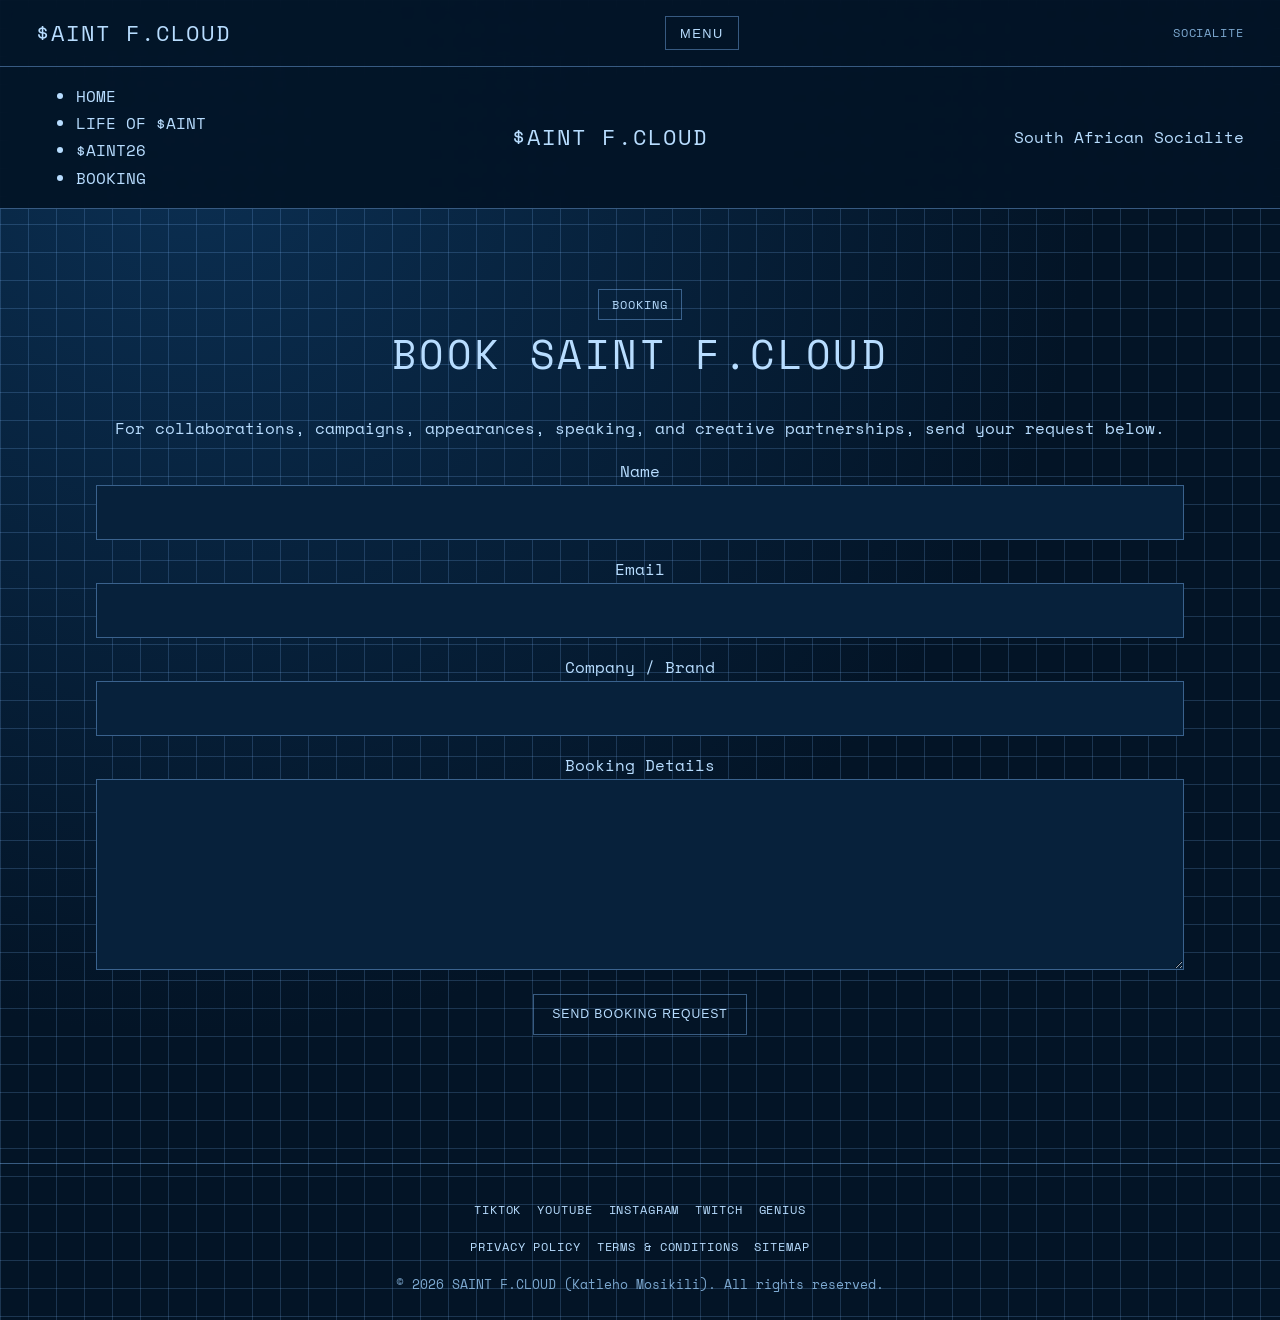
==== commit 55c6922d: "Fix subpage asset paths for styles and favicon" ====
--- a/booking/index.html
+++ b/booking/index.html
@@ -3,35 +3,42 @@
 <head>
   <meta charset="UTF-8" />
   <meta name="viewport" content="width=device-width, initial-scale=1.0" />
-  <title>BOOKING | SAINT F.CLOUD</title>
-  <meta name="description" content="BOOKING AND CONTACT PAGE FOR SAINT F.CLOUD." />
+  <title>$AINT F.CLOUD | BOOKING</title>
+  <meta name="description" content="OFFICIAL BOOKING FORM OF SAINT F.CLOUD — SOUTH AFRICAN SOCIALITE, INFLUENCER, DIGITAL STORYTELLER AND MUSIC PRODUCER." />
   <link rel="icon" type="image/svg+xml" href="../Assets/favicon%20(1).svg" />
   <link rel="stylesheet" href="../styles/style.css" />
 </head>
 <body>
-<header class="site-header"><div class="header-inner"><button class="menu-toggle" data-menu-toggle aria-expanded="false" aria-controls="menu">MENU</button><a class="brand" href="/" data-route="/">$AINT F.CLOUD</a><span aria-hidden="true"></span><nav class="dropdown-nav" id="menu" data-menu hidden aria-label="PRIMARY"><ul><li><a data-nav href="/" data-route="/">HOME</a></li><li><a data-nav href="/life-of-saint/" data-route="/life-of-saint/">LIFE OF $AINT</a></li><li><a data-nav href="/saint26/" data-route="/saint26/">$AINT26</a></li><li><a data-nav href="/booking/" data-route="/booking/">BOOKING</a></li></ul></nav></div></header>
-
-<main>
-  <section class="section">
-    <span class="tag">BOOKING</span>
-    <h1>BOOK SAINT F.CLOUD</h1>
-    <p class="lead">FOR CAMPAIGNS, APPEARANCES, SPEAKING, DIGITAL PARTNERSHIPS, AND CREATIVE COLLABORATIONS.</p>
-  </section>
-
-  <section class="section newsletter">
-    <h2>SUBMIT A PREMIUM BOOKING REQUEST</h2>
-    <form action="mailto:bookings@saintfcloud.com" method="post" enctype="text/plain">
-      <input id="name" name="name" placeholder="FULL NAME" required />
-      <input id="email" type="email" name="email" placeholder="EMAIL" required />
-      <input id="company" name="company" placeholder="COMPANY / BRAND" />
-      <textarea id="details" name="details" rows="7" placeholder="TELL US ABOUT YOUR PROJECT, BUDGET, DATES, AND DELIVERABLES" required></textarea>
-      <button type="submit">SEND BOOKING REQUEST</button>
-    </form>
-    <div class="cta-row"><a class="btn ghost" href="https://www.instagram.com/saintfcloud/" target="_blank" rel="noopener">DM ON INSTAGRAM</a><a class="btn ghost" href="/saint26/" data-route="/saint26/">VIEW PROJECT STYLE</a></div>
-  </section>
+  <header class="site-header">
+    <div class="header-inner">
+      <a class="brand" href="/" data-route="/">$AINT F.CLOUD</a>
+      <button class="menu-toggle" data-menu-toggle aria-expanded="false" aria-controls="menu">MENU</button>
+      <nav class="dropdown-nav" id="menu" data-menu hidden aria-label="PRIMARY">
+        <ul>
+          <li><a data-nav href="/" data-route="/">HOME</a></li>
+          <li><a data-nav href="/life-of-saint/" data-route="/life-of-saint/">LIFE OF $AINT</a></li>
+          <li><a data-nav href="/saint26/" data-route="/saint26/">$AINT26</a></li>
+          <li><a data-nav href="/booking/" data-route="/booking/">BOOKING</a></li>
+        </ul>
+      </nav>
+      <div class="header-note">Socialite</div>
+    </div>
+  </header>
+<body>
+<header class="site-header"><div class="header-inner"><nav class="main-nav" aria-label="Primary"><ul><li><a data-nav href="/" data-route="/">HOME</a></li><li><a data-nav href="/life-of-saint/" data-route="/life-of-saint/">LIFE OF $AINT</a></li><li><a data-nav href="/saint26/" data-route="/saint26/">$AINT26</a></li><li><a data-nav href="/booking/" data-route="/booking/">BOOKING</a></li></ul></nav><a class="brand" href="/" data-route="/">$AINT F.CLOUD</a><div class="header-right">South African Socialite</div></div></header>
+<main class="section">
+  <span class="tag">Booking</span>
+  <h1>Book SAINT F.CLOUD</h1>
+  <p>For collaborations, campaigns, appearances, speaking, and creative partnerships, send your request below.</p>
+  <form action="mailto:bookings@saintfcloud.com" method="post" enctype="text/plain">
+    <p><label for="name">Name</label><input id="name" name="name" required /></p>
+    <p><label for="email">Email</label><input id="email" type="email" name="email" required /></p>
+    <p><label for="company">Company / Brand</label><input id="company" name="company" /></p>
+    <p><label for="details">Booking Details</label><textarea id="details" name="details" rows="6" required></textarea></p>
+    <button type="submit">Send Booking Request</button>
+  </form>
 </main>
-
-<footer class="site-footer"><div class="footer-inner"><div class="small">© <span id="year">2026</span> SAINT F.CLOUD (KATLEHO MOSIKILI). ALL RIGHTS RESERVED.</div><div class="social-links"><a href="https://www.tiktok.com/@saintfcloud" target="_blank" rel="noopener">TIKTOK</a><a href="https://www.youtube.com/@saintfcloud" target="_blank" rel="noopener">YOUTUBE</a><a href="https://www.youtube.com/@Saintsidevlogs" target="_blank" rel="noopener">SAINTSIDE VLOGS</a><a href="https://www.instagram.com/saintfcloud/" target="_blank" rel="noopener">INSTAGRAM</a></div><div class="footer-links footer-bottom-links"><a href="/privacy-policy/" data-route="/privacy-policy/">PRIVACY POLICY</a><a href="/terms-and-conditions/" data-route="/terms-and-conditions/">TERMS &amp; CONDITIONS</a><a href="/sitemap/" data-route="/sitemap/">SITEMAP</a></div></div></footer>
+<footer class="site-footer"><div class="footer-inner"><div class="social-links"><a href="https://www.tiktok.com/@saintfcloud" target="_blank" rel="noopener">TikTok</a><a href="https://www.youtube.com/@saintfcloud" target="_blank" rel="noopener">YouTube</a><a href="https://www.instagram.com/saintfcloud/" target="_blank" rel="noopener">Instagram</a><a href="https://www.twitch.tv/saintfcloud" target="_blank" rel="noopener">Twitch</a><a href="https://genius.com/artists/Katleho-aint-fcloud-mosikili" target="_blank" rel="noopener">Genius</a></div><div class="footer-links"><a href="/privacy-policy/" data-route="/privacy-policy/">Privacy Policy</a><a href="/terms-and-conditions/" data-route="/terms-and-conditions/">Terms &amp; Conditions</a><a href="/sitemap/" data-route="/sitemap/">Sitemap</a></div><div class="small">© 2026 SAINT F.CLOUD (Katleho Mosikili). All rights reserved.</div></div></footer>
 <script src="../scripts/main.js"></script>
 </body>
 </html>
--- a/styles/style.css
+++ b/styles/style.css
@@ -1,23 +1,30 @@
-@import url('https://fonts.googleapis.com/css2?family=Manrope:wght@400;500;700&display=swap');
+@import url('https://fonts.googleapis.com/css2?family=Space+Mono:wght@400&display=swap');
 
 :root {
-  --bg: #f8f8f8;
-  --panel: #ffffff;
-  --text: #0b0b0b;
-  --muted-text: #5d5d5d;
-  --line: #e5e5e5;
-  --black: #000000;
-  --red: #bf1111;
-  --shadow: 0 30px 80px rgba(0, 0, 0, 0.12);
-}
-
-* { box-sizing: border-box; }
+  --bg: #031426;
+  --panel: #041a31;
+  --panel-soft: #07213b;
+  --text: #b8ddff;
+  --muted-text: #7da9d1;
+  --line: rgba(130, 189, 255, 0.42);
+  --line-soft: rgba(130, 189, 255, 0.2);
+  --accent: #95d2ff;
+}
+
+* {
+  box-sizing: border-box;
+  font-weight: 400;
+}
 
 body {
   margin: 0;
-  font-family: 'Manrope', 'Helvetica Neue', Arial, sans-serif;
+  font-family: 'Space Mono', monospace;
   color: var(--text);
-  background: radial-gradient(circle at top, #fff 0%, #f4f4f4 65%);
+  background:
+    linear-gradient(var(--line-soft) 1px, transparent 1px),
+    linear-gradient(90deg, var(--line-soft) 1px, transparent 1px),
+    radial-gradient(circle at 15% 10%, #0b2f52 0%, var(--bg) 56%);
+  background-size: 28px 28px, 28px 28px, 100% 100%;
   line-height: 1.7;
 }
 
@@ -33,8 +40,8 @@
   position: sticky;
   top: 0;
   z-index: 1000;
-  backdrop-filter: blur(12px);
-  background: rgba(255, 255, 255, 0.88);
+  backdrop-filter: blur(6px);
+  background: rgba(3, 20, 38, 0.93);
   border-bottom: 1px solid var(--line);
 }
 
@@ -43,26 +50,37 @@
   margin: 0 auto;
   min-height: 66px;
   padding: 0 1rem;
-  display: grid;
-  grid-template-columns: 1fr auto 1fr;
+  display: flex;
   align-items: center;
+  justify-content: space-between;
   gap: 1rem;
-  position: relative;
-}
-
-.brand {
-  justify-self: center;
-  font-family: 'Tallow Regular', 'Horizon', 'Impact', sans-serif;
-  letter-spacing: 0.1em;
-  text-transform: uppercase;
-  font-size: clamp(1rem, 2vw, 1.5rem);
+}
+
+.brand,
+.section h1,
+.section h2,
+.section h3,
+.tag,
+.cta-title {
+  letter-spacing: 0.09em;
+  text-transform: uppercase;
+  margin-top: 0;
+  font-weight: 400;
+}
+
+.brand { font-size: clamp(1rem, 2vw, 1.4rem); }
+
+.header-note {
+  font-size: 0.72rem;
+  color: var(--muted-text);
+  text-transform: uppercase;
+  letter-spacing: 0.08em;
 }
 
 .menu-toggle {
-  justify-self: start;
-  border: 1px solid var(--black);
-  background: #fff;
-  color: var(--black);
+  border: 1px solid var(--line);
+  background: transparent;
+  color: var(--text);
   padding: 0.55rem 0.9rem;
   font-size: 0.8rem;
   letter-spacing: 0.12em;
@@ -70,15 +88,13 @@
 }
 
 .dropdown-nav {
-  position: absolute;
-  top: calc(100% + 0.45rem);
-  left: 0;
-  background: rgba(255, 255, 255, 0.97);
-  border: 1px solid var(--line);
-  border-radius: 16px;
+  position: fixed;
+  top: 66px;
+  right: 1rem;
+  background: rgba(4, 26, 49, 0.98);
+  border: 1px solid var(--line);
   min-width: 260px;
   padding: 0.6rem;
-  box-shadow: var(--shadow);
 }
 
 .dropdown-nav ul { list-style: none; margin: 0; padding: 0; }
@@ -87,37 +103,34 @@
   display: block;
   text-align: center;
   padding: 0.8rem;
-  border-radius: 12px;
   font-size: 0.88rem;
   letter-spacing: 0.09em;
   text-transform: uppercase;
+  border: 1px solid transparent;
 }
 
 .dropdown-nav a:hover,
 .dropdown-nav a:focus-visible,
 .dropdown-nav a.active {
-  background: #111;
-  color: #fff;
+  border-color: var(--line);
+  background: rgba(149, 210, 255, 0.12);
 }
 
 .hero {
   min-height: calc(100vh - 66px);
   display: grid;
   place-items: center;
-  padding: 0;
-  background: linear-gradient(140deg, #0b0b0b 0%, #2e2e2e 45%, #0f0f0f 100%);
+  padding: 1rem;
 }
 
 .hero-frame {
-  width: 100%;
-  height: calc(100vh - 66px);
-  border-radius: 0;
+  width: min(100%, 1280px);
+  height: calc(100vh - 98px);
   overflow: hidden;
-  border: 0;
-  box-shadow: none;
+  border: 1px solid var(--line);
   display: grid;
   place-items: center;
-  background: #000;
+  background: #010b15;
 }
 
 .hero img {
@@ -125,6 +138,8 @@
   height: 100%;
   object-fit: contain;
   object-position: center;
+  filter: grayscale(100%) contrast(1.1) brightness(0.95);
+  mix-blend-mode: screen;
 }
 
 .section {
@@ -134,30 +149,14 @@
   text-align: center;
 }
 
-.section + .section {
-  margin-top: 1.8rem;
-}
-
-.section h1,
-.section h2,
-.section h3,
-.tag,
-.cta-title {
-  font-family: 'Tallow Regular', 'Horizon', 'Impact', sans-serif;
-  letter-spacing: 0.08em;
-  text-transform: uppercase;
-  margin-top: 0;
-}
-
-.section h1 { font-size: clamp(1.9rem, 4vw, 3rem); }
-.section h2 { font-size: clamp(1.35rem, 3vw, 2.2rem); }
+.section h1 { font-size: clamp(1.8rem, 3.8vw, 2.5rem); }
+.section h2 { font-size: clamp(1.2rem, 2.6vw, 1.8rem); }
 
 .tag {
   display: inline-block;
   padding: 0.3rem 0.8rem;
   font-size: 0.72rem;
-  border: 1px solid var(--text);
-  border-radius: 999px;
+  border: 1px solid var(--line);
 }
 
 .lead {
@@ -178,31 +177,31 @@
 button,
 .btn {
   appearance: none;
-  border: 1px solid var(--black);
-  background: var(--black);
-  color: #fff;
+  border: 1px solid var(--line);
+  background: transparent;
+  color: var(--text);
   padding: 0.78rem 1.15rem;
   letter-spacing: 0.08em;
   text-transform: uppercase;
   font-size: 0.76rem;
-  border-radius: 999px;
   cursor: pointer;
 }
 
 .btn.ghost,
-button.ghost {
-  background: transparent;
-  color: var(--black);
-}
+button.ghost { background: transparent; }
 
 button:hover,
-.btn:hover { background: var(--red); border-color: var(--red); color: #fff; }
-
-.newsletter {
-  background: #fff;
-  border: 1px solid var(--line);
-  border-radius: 20px;
-  box-shadow: var(--shadow);
+.btn:hover {
+  background: rgba(149, 210, 255, 0.15);
+  border-color: var(--accent);
+}
+
+.newsletter,
+.card,
+.modal-card,
+.feature-band {
+  background: var(--panel);
+  border: 1px solid var(--line);
 }
 
 .newsletter form {
@@ -216,8 +215,9 @@
 input,
 textarea {
   width: 100%;
-  border: 1px solid #cfcfcf;
-  border-radius: 10px;
+  border: 1px solid var(--line);
+  background: var(--panel-soft);
+  color: var(--text);
   padding: 0.8rem 0.95rem;
   font: inherit;
 }
@@ -230,11 +230,7 @@
 }
 
 .card {
-  background: var(--panel);
-  border: 1px solid var(--line);
-  border-radius: 18px;
   padding: 1.1rem;
-  box-shadow: 0 16px 34px rgba(0, 0, 0, 0.06);
   text-align: center;
 }
 
@@ -242,16 +238,10 @@
   width: 100%;
   aspect-ratio: 4 / 5;
   object-fit: cover;
-  border-radius: 12px;
-}
-
-.feature-band {
-  background: #111;
-  color: #fff;
-  border-radius: 18px;
-}
-
-.feature-band .lead { color: #d6d6d6; }
+  filter: grayscale(100%) contrast(1.08);
+}
+
+.feature-band .lead { color: #9ac4ea; }
 
 .site-footer {
   margin-top: 3rem;
@@ -288,14 +278,14 @@
 }
 
 .form-status { margin-top: 0.45rem; font-size: 0.82rem; }
-.form-status.success { color: #0f7d2f; }
-.form-status.error { color: #b10000; }
+.form-status.success,
+.form-status.error { color: var(--accent); }
 
 .modal {
   position: fixed;
   inset: 0;
   z-index: 3000;
-  background: rgba(0, 0, 0, 0.58);
+  background: rgba(0, 10, 20, 0.82);
   display: grid;
   place-items: center;
   padding: 1rem;
@@ -303,35 +293,16 @@
 
 .modal-card {
   width: min(920px, 100%);
-  background: #fff;
-  border-radius: 22px;
   overflow: hidden;
-  border: 1px solid var(--line);
-  box-shadow: var(--shadow);
   display: grid;
   grid-template-columns: minmax(220px, 42%) 1fr;
-  position: relative;
-}
-
-.modal-close {
-  position: absolute;
-  top: 0.55rem;
-  right: 0.55rem;
-  width: 38px;
-  height: 38px;
-  border-radius: 999px;
-  border: 1px solid #c8c8c8;
-  background: #fff;
-  color: #111;
-  padding: 0;
-  font-size: 1.2rem;
-  line-height: 1;
 }
 
 .modal-media img {
   width: 100%;
   height: 100%;
   object-fit: cover;
+  filter: grayscale(100%);
 }
 
 .modal-content {
@@ -340,36 +311,6 @@
 }
 
 .modal-content h2 { margin-bottom: 0.3rem; }
-
-.cookie-banner {
-  position: fixed;
-  left: 1rem;
-  right: 1rem;
-  bottom: 1rem;
-  z-index: 2500;
-  background: #111;
-  color: #fff;
-  border: 1px solid #303030;
-  border-radius: 14px;
-  padding: 1rem;
-  display: grid;
-  gap: 0.8rem;
-  box-shadow: var(--shadow);
-}
-
-.cookie-banner p {
-  margin: 0;
-  font-size: 0.85rem;
-  text-align: center;
-}
-
-.cookie-banner a { text-decoration: underline; }
-
-.cookie-actions {
-  display: flex;
-  justify-content: center;
-  gap: 0.6rem;
-}
 
 .sr-only {
   position: absolute;
@@ -384,8 +325,10 @@
 }
 
 @media (max-width: 860px) {
+  .header-note { display: none; }
+
   .hero-frame {
-    height: calc(100vh - 66px);
+    height: calc(100vh - 84px);
   }
 
   .newsletter form { grid-template-columns: 1fr; }
